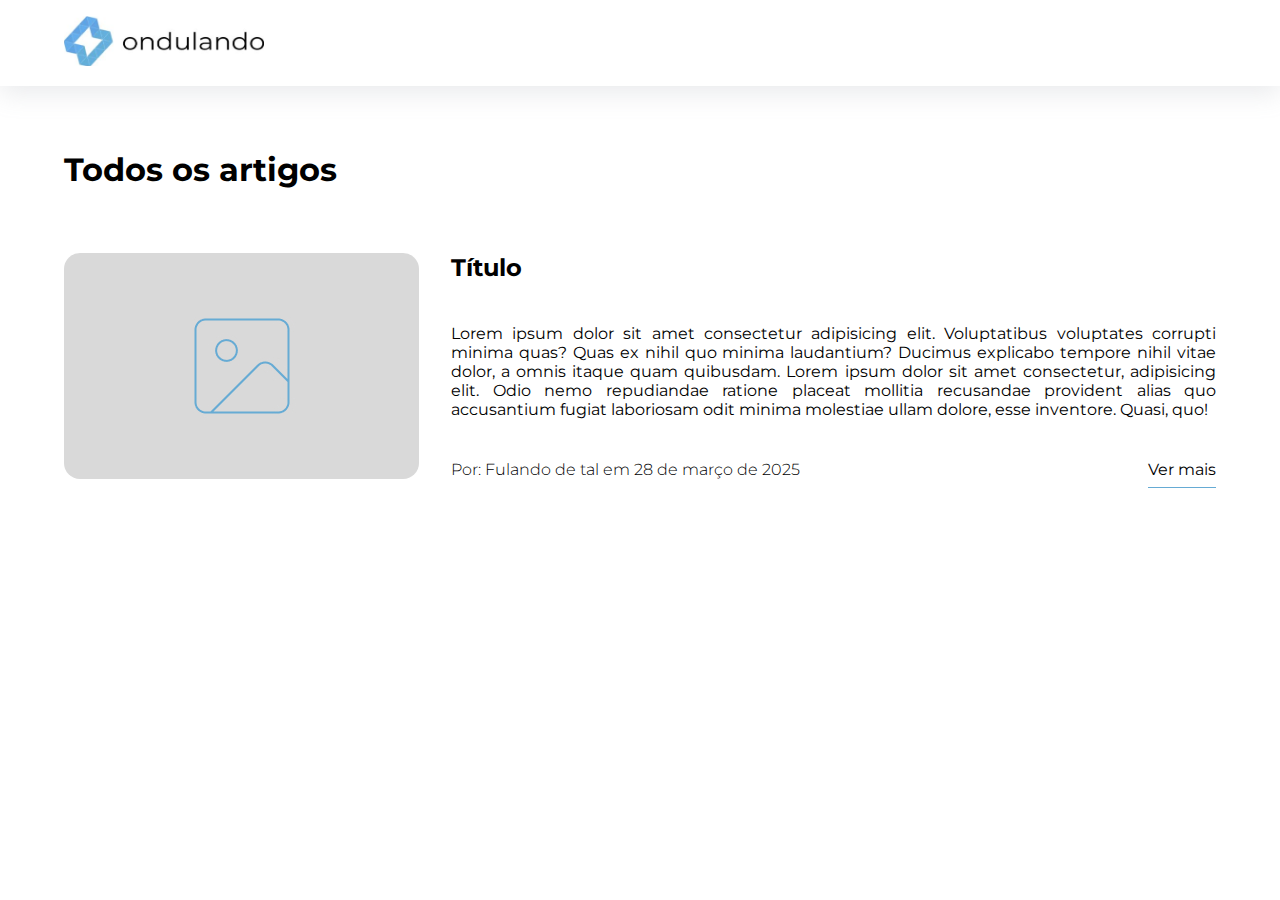
==== index.html @ 0be1f5e7 ":construction: feat article page" ====
<!DOCTYPE html>
<html lang="pt-BR">
<head>
    <meta charset="UTF-8">
    <meta name="viewport" content="width=device-width, initial-scale=1.0">
    <title>Ondulando</title>
    <link rel="shortcut icon" href="img/favicon.ico" type="image/x-icon">
    <link rel="stylesheet" href="css/global.css">
    <link rel="stylesheet" href="css/indexStyle.css">
</head>
<body>
    <header>

        <div>
            <a href="#"><img src="./img/logo.png" width="200px" height="50px" alt="Logo do site"></a>
        </div>
        <!-- <nav>
            <ul>
                <li><a href="#">Início</a></li>
                <li><a href="#">Recomendado</a></li>
            </ul>
        </nav>
        <div>
            <a href="#">Entrar</a>
        </div> -->

    </header>

    <main>

        <section class="top">
            <h1>Todos os artigos</h1>
            <!-- <div class="input-icon">
                <input type="text" placeholder="Pesquisar artigos">
                <svg xmlns="http://www.w3.org/2000/svg" width="24" height="24" viewBox="0 0 24 24" fill="none" stroke="#66ABD4" stroke-width="2" stroke-linecap="round" stroke-linejoin="round" class="lucide lucide-search-icon lucide-search"><circle cx="11" cy="11" r="8"/><path d="m21 21-4.3-4.3"/></svg>
            </div> -->
        </section>

        <section class="articles">

            <article class="article">
                <img src="img/Group 51.jpg" alt="Foto do artigo.">
                <div class="article-content">
                    <h2>Título</h2>
                    <p>Lorem ipsum dolor sit amet consectetur adipisicing elit. Voluptatibus voluptates corrupti minima quas? Quas ex nihil quo minima laudantium? Ducimus explicabo tempore nihil vitae dolor, a omnis itaque quam quibusdam. Lorem ipsum dolor sit amet consectetur, adipisicing elit. Odio nemo repudiandae ratione placeat mollitia recusandae provident alias quo accusantium fugiat laboriosam odit minima molestiae ullam dolore, esse inventore. Quasi, quo!</p>
                    <div class="article-info">
                        <span>Por: Fulando de tal em 28 de março de 2025</span>
                        <a href="./pages/article.html" target="_blank">Ver mais</a>
                    </div>
                </div>
            </article>

        </section>

    </main>
</body>
</html>
---- css/global.css ----
@import url('https://fonts.googleapis.com/css2?family=Montserrat:ital,wght@0,100..900;1,100..900&display=swap');

* {
    margin: 0;
    padding: 0;
    box-sizing: border-box;

    font-family: 'Montserrat', sans-serif;
}

header {
    padding: 1em 4em;
    display: flex;
    justify-content: space-between;
    align-items: center;
    box-shadow: rgba(149, 157, 165, 0.2) 0px 8px 24px;
}

header ul {
    display: flex;
    list-style: none;
    gap: 2em;
}

header a {
    font-size: 1rem;
    transition: all 0.3s ease;
}

header a:hover {
    color: #66ABD4;
}

a {
    text-decoration: none;
    color: #000;
}

main {
    padding: 4em;
}

main .top h1 {
    font-size: 2rem;
    font-weight: bold;
}

@media screen and (max-width: 900px) {

    header {
        flex-direction: column;
        gap: 2em;
    }

    main .top {
        flex-direction: column;
        gap: 2em;
        justify-content: start;
    }
}
---- css/indexStyle.css ----
main .top {
    display: flex;
    justify-content: space-between;
    align-items: center;
}

main .top input {
    padding: .5em 3em .5em 1em;
    border: 1px solid #66ABD4;
    border-radius: 16px;
    font-size: 1rem;
    outline: none;
}

.input-icon {
    position: relative;
}

.input-icon svg {
    position: absolute;
    top: .4em;
    right: 1em;
    cursor: pointer;
}

.articles {
    margin-top: 4em;
    display: flex;
    flex-direction: column;
    gap: 4em;
}

.article {
    display: flex;
    gap: 2em;
}

.article img {
    width: 100%;
    max-width: 355px;
    border-radius: 16px;
}

.article h2 {
    font-size: 1.5rem;
    font-weight: bold;
}

.article .article-content {
    display: flex;
    flex-direction: column;
    gap: 2rem;
    justify-content: space-between;
}

.article .article-content p {
    font-size: 1rem;
    text-align: justify;
}

.article .article-info {
    display: flex;
    justify-content: space-between;
}

.article .article-info span {
    font-size: 1rem;
    font-weight: 300;
}

.article .article-info a {
    font-size: 1rem;
    text-decoration: underline;
    text-underline-offset: 0.75em;
    text-decoration-color: #66ABD4;
}

@media screen and (max-width: 1228px) {

    .article {
        flex-direction: column;
        align-items: center;
    }
}

@media screen and (max-width: 612px) {

    .article-info {
        flex-direction: column;
        gap: 2em;
        align-items: center;
    }
}

@media screen and (max-width: 470px) {

    main .top h1 {
        text-align: center;
    }
}
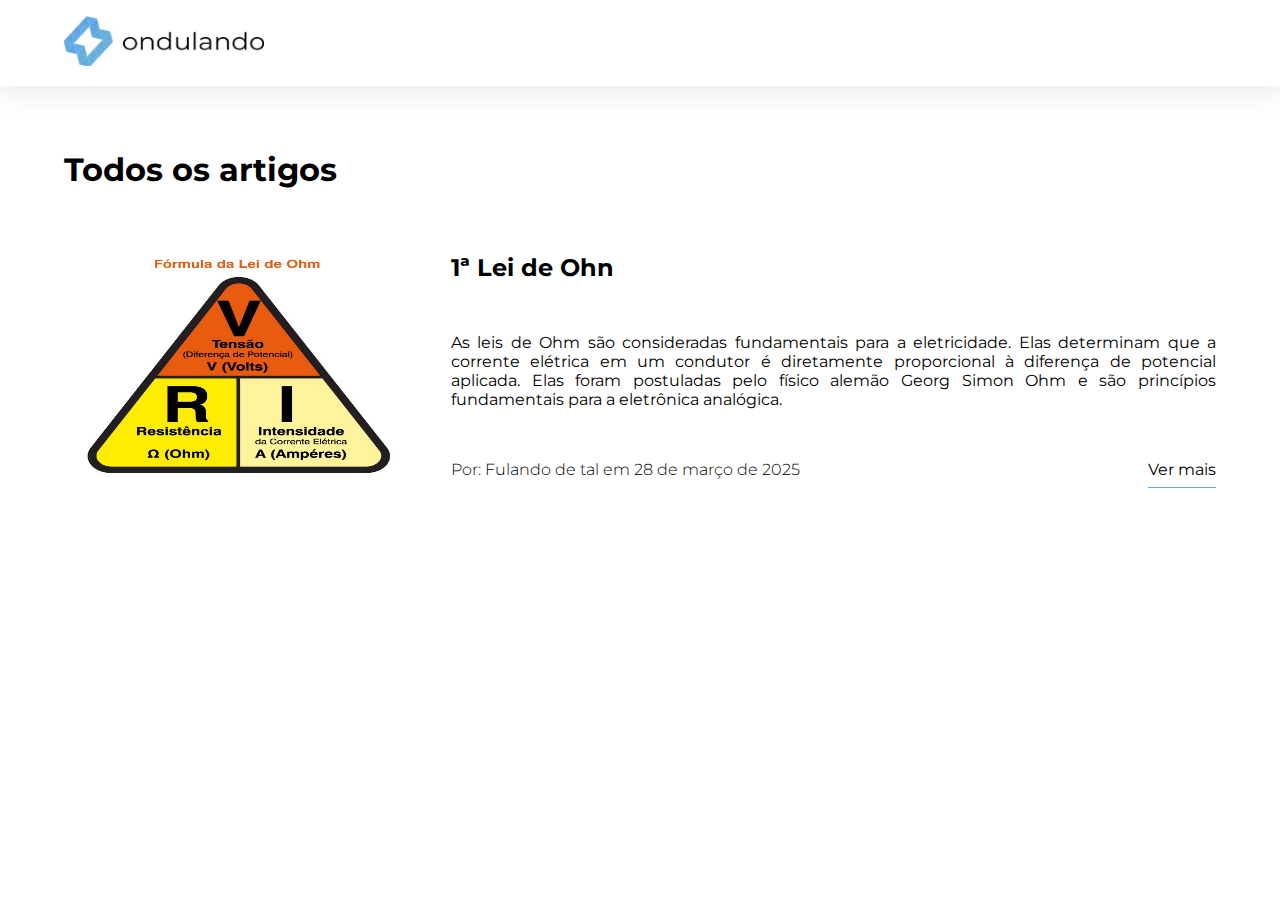
==== commit a13dee61: ":lipstick: feat Estilização" ====
--- a/index.html
+++ b/index.html
@@ -39,10 +39,10 @@
         <section class="articles">
 
             <article class="article">
-                <img src="img/Group 51.jpg" alt="Foto do artigo.">
+                <img src="img/2f02af627de4c42bf2e0781297ea69bb.jpg" alt="Fôrmula da Lei de Ohn">
                 <div class="article-content">
-                    <h2>Título</h2>
-                    <p>Lorem ipsum dolor sit amet consectetur adipisicing elit. Voluptatibus voluptates corrupti minima quas? Quas ex nihil quo minima laudantium? Ducimus explicabo tempore nihil vitae dolor, a omnis itaque quam quibusdam. Lorem ipsum dolor sit amet consectetur, adipisicing elit. Odio nemo repudiandae ratione placeat mollitia recusandae provident alias quo accusantium fugiat laboriosam odit minima molestiae ullam dolore, esse inventore. Quasi, quo!</p>
+                    <h2>1ª Lei de Ohn</h2>
+                    <p>As leis de Ohm são consideradas fundamentais para a eletricidade. Elas determinam que a corrente elétrica em um condutor é diretamente proporcional à diferença de potencial aplicada. Elas foram postuladas pelo físico alemão Georg Simon Ohm e são princípios fundamentais para a eletrônica analógica.</p>
                     <div class="article-info">
                         <span>Por: Fulando de tal em 28 de março de 2025</span>
                         <a href="./pages/article.html" target="_blank">Ver mais</a>
--- a/css/global.css
+++ b/css/global.css
@@ -45,6 +45,79 @@
     font-weight: bold;
 }
 
+.articles {
+    margin-top: 4em;
+    display: flex;
+    flex-direction: column;
+    gap: 4em;
+}
+
+.article {
+    display: flex;
+    gap: 2em;
+}
+
+.article img {
+    width: 100%;
+    max-width: 355px;
+    max-height: 226px;
+    border-radius: 16px;
+}
+
+.article h2 {
+    font-size: 1.5rem;
+    font-weight: bold;
+}
+
+.article .article-content {
+    display: flex;
+    flex-direction: column;
+    gap: 2rem;
+    justify-content: space-between;
+}
+
+.article .article-content p {
+    font-size: 1rem;
+    text-align: justify;
+}
+
+.article .article-info {
+    display: flex;
+    justify-content: space-between;
+}
+
+.article .article-info span {
+    font-size: 1rem;
+    font-weight: 300;
+}
+
+.article .article-info a {
+    font-size: 1rem;
+    text-decoration: underline;
+    text-underline-offset: 0.75em;
+    text-decoration-color: #66ABD4;
+}
+
+.subtitle-center {
+    text-align: center;
+    font-size: 1.5rem;
+}
+
+.sub-subtitle-center {
+    font-size: 1rem;
+    text-align: center;
+    font-weight: 300;
+    margin-top: 1em;
+}
+
+@media screen and (max-width: 1228px) {
+
+    .article {
+        flex-direction: column;
+        align-items: center;
+    }
+}
+
 @media screen and (max-width: 900px) {
 
     header {
@@ -57,4 +130,13 @@
         gap: 2em;
         justify-content: start;
     }
+}
+
+@media screen and (max-width: 612px) {
+
+    .article-info {
+        flex-direction: column;
+        gap: 2em;
+        align-items: center;
+    }
 }--- a/css/indexStyle.css
+++ b/css/indexStyle.css
@@ -23,75 +23,6 @@
     cursor: pointer;
 }
 
-.articles {
-    margin-top: 4em;
-    display: flex;
-    flex-direction: column;
-    gap: 4em;
-}
-
-.article {
-    display: flex;
-    gap: 2em;
-}
-
-.article img {
-    width: 100%;
-    max-width: 355px;
-    border-radius: 16px;
-}
-
-.article h2 {
-    font-size: 1.5rem;
-    font-weight: bold;
-}
-
-.article .article-content {
-    display: flex;
-    flex-direction: column;
-    gap: 2rem;
-    justify-content: space-between;
-}
-
-.article .article-content p {
-    font-size: 1rem;
-    text-align: justify;
-}
-
-.article .article-info {
-    display: flex;
-    justify-content: space-between;
-}
-
-.article .article-info span {
-    font-size: 1rem;
-    font-weight: 300;
-}
-
-.article .article-info a {
-    font-size: 1rem;
-    text-decoration: underline;
-    text-underline-offset: 0.75em;
-    text-decoration-color: #66ABD4;
-}
-
-@media screen and (max-width: 1228px) {
-
-    .article {
-        flex-direction: column;
-        align-items: center;
-    }
-}
-
-@media screen and (max-width: 612px) {
-
-    .article-info {
-        flex-direction: column;
-        gap: 2em;
-        align-items: center;
-    }
-}
-
 @media screen and (max-width: 470px) {
 
     main .top h1 {
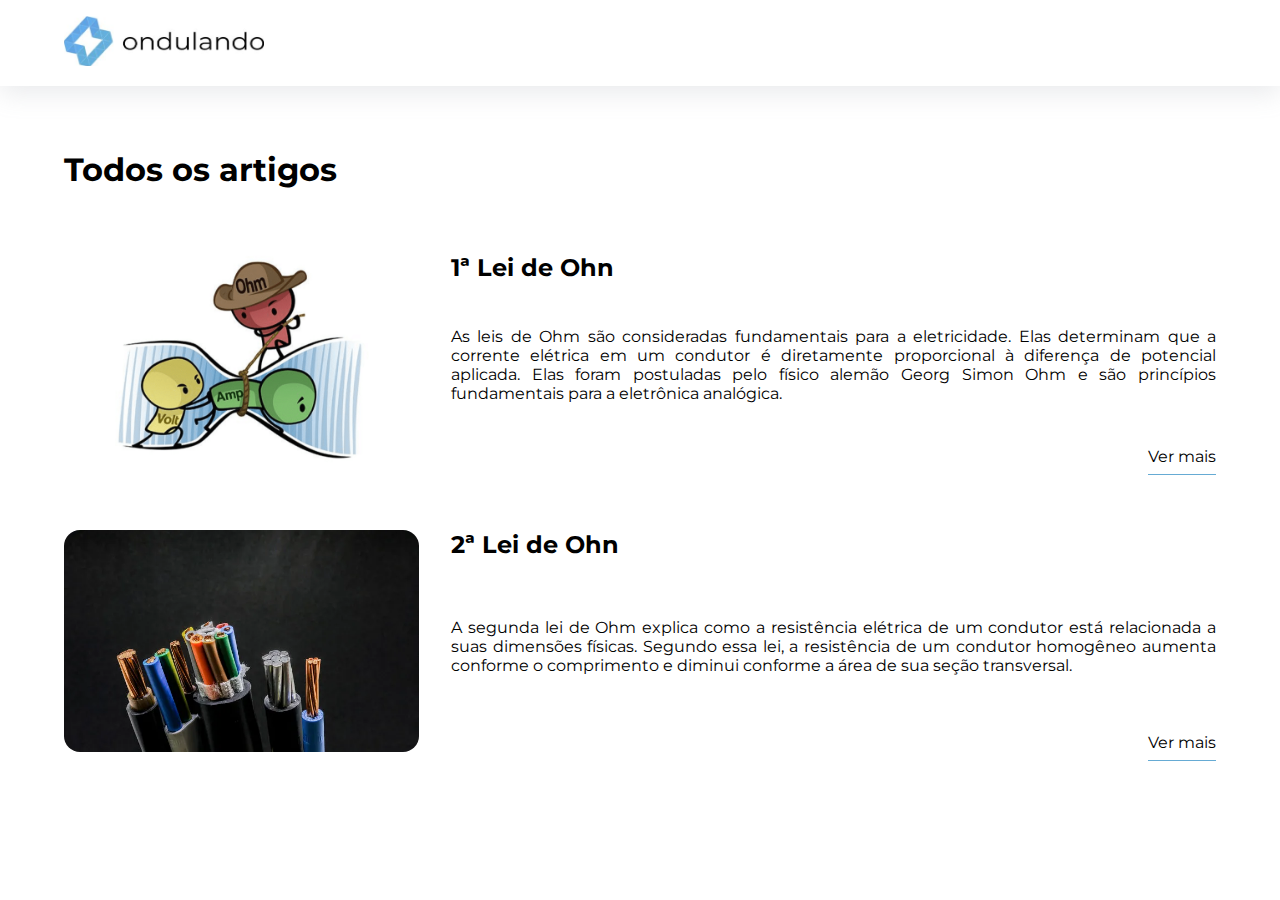
==== commit 560129f1: ":construction: feat pagina da 2nd lei de ohn" ====
--- a/index.html
+++ b/index.html
@@ -39,13 +39,24 @@
         <section class="articles">
 
             <article class="article">
-                <img src="img/2f02af627de4c42bf2e0781297ea69bb.jpg" alt="Fôrmula da Lei de Ohn">
+                <img src="img/Tensão-corrente-resistencia-destaque.png" alt="A imgem mostra de forma ilustrada a aplicabilidade da lei de ohn">
                 <div class="article-content">
                     <h2>1ª Lei de Ohn</h2>
                     <p>As leis de Ohm são consideradas fundamentais para a eletricidade. Elas determinam que a corrente elétrica em um condutor é diretamente proporcional à diferença de potencial aplicada. Elas foram postuladas pelo físico alemão Georg Simon Ohm e são princípios fundamentais para a eletrônica analógica.</p>
                     <div class="article-info">
-                        <span>Por: Fulando de tal em 28 de março de 2025</span>
-                        <a href="./pages/article.html" target="_blank">Ver mais</a>
+                        <!-- <span>Por: Fulando de tal em 28 de março de 2025</span> -->
+                        <a href="./pages/article_1_lei_de_ohn.html" target="_blank">Ver mais</a>
+                    </div>
+                </div>
+            </article>
+            <article class="article">
+                <img src="img/8a9f4212ece6cea0a686b1300bf9f66d.webp" alt="A imagem mostra diferentes espessuras de fios, referenciando a segunda lei de ohn, onde um fio será tão menor quanto maior for a sua espessura">
+                <div class="article-content">
+                    <h2>2ª Lei de Ohn</h2>
+                    <p>A segunda lei de Ohm explica como a resistência elétrica de um condutor está relacionada a suas dimensões físicas. Segundo essa lei, a resistência de um condutor homogêneo aumenta conforme o comprimento e diminui conforme a área de sua seção transversal.</p>
+                    <div class="article-info">
+                        <!-- <span>Por: Fulando de tal em 28 de março de 2025</span> -->
+                        <a href="./pages/article_2_lei_de_ohn.html" target="_blank">Ver mais</a>
                     </div>
                 </div>
             </article>
--- a/css/global.css
+++ b/css/global.css
@@ -83,7 +83,8 @@
 
 .article .article-info {
     display: flex;
-    justify-content: space-between;
+    /* justify-content: space-between; */
+    justify-content: end;
 }
 
 .article .article-info span {
@@ -101,6 +102,8 @@
 .subtitle-center {
     text-align: center;
     font-size: 1.5rem;
+
+    text-wrap: nowrap;
 }
 
 .sub-subtitle-center {
@@ -108,6 +111,17 @@
     text-align: center;
     font-weight: 300;
     margin-top: 1em;
+}
+
+.separator {
+    display: flex;
+    justify-content: center;
+    align-items: center;
+    gap: 1em;
+}
+
+.horizontal-line {
+    width: 100%;
 }
 
 @media screen and (max-width: 1228px) {
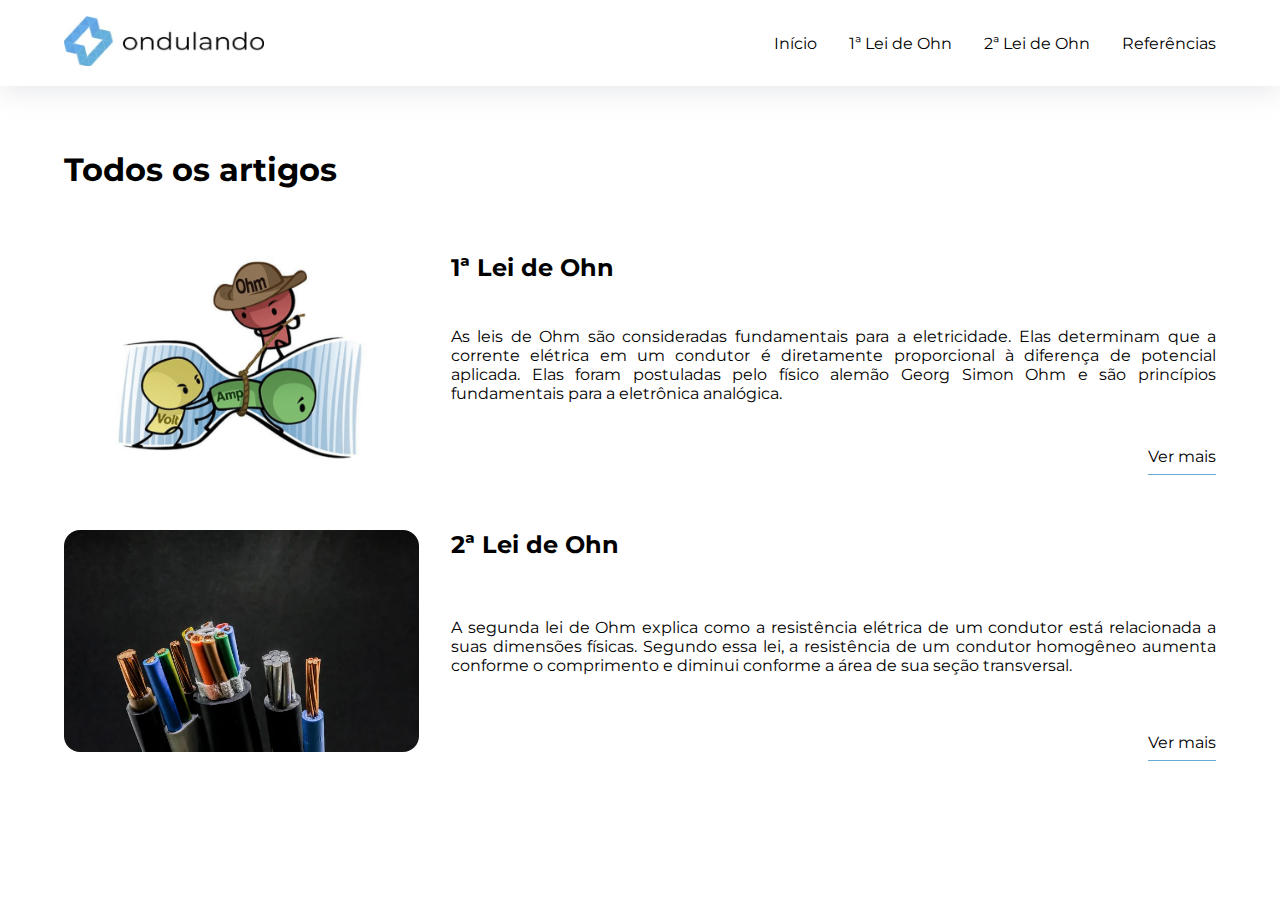
==== commit 6520a8d7: ":sparkles: feat tela de referencias e seção de bibliograficas dos artigos" ====
--- a/index.html
+++ b/index.html
@@ -10,17 +10,19 @@
 </head>
 <body>
     <header>
-
+        
         <div>
             <a href="#"><img src="./img/logo.png" width="200px" height="50px" alt="Logo do site"></a>
         </div>
-        <!-- <nav>
+        <nav>
             <ul>
                 <li><a href="#">Início</a></li>
-                <li><a href="#">Recomendado</a></li>
+                <li><a href="pages/article_1_lei_de_ohn.html">1ª Lei de Ohn</a></li>
+                <li><a href="pages/article_2_lei_de_ohn.html">2ª Lei de Ohn</a></li>
+                <li><a href="pages/references.html">Referências</a></li>
             </ul>
         </nav>
-        <div>
+        <!-- <div>
             <a href="#">Entrar</a>
         </div> -->
 
@@ -45,7 +47,7 @@
                     <p>As leis de Ohm são consideradas fundamentais para a eletricidade. Elas determinam que a corrente elétrica em um condutor é diretamente proporcional à diferença de potencial aplicada. Elas foram postuladas pelo físico alemão Georg Simon Ohm e são princípios fundamentais para a eletrônica analógica.</p>
                     <div class="article-info">
                         <!-- <span>Por: Fulando de tal em 28 de março de 2025</span> -->
-                        <a href="./pages/article_1_lei_de_ohn.html" target="_blank">Ver mais</a>
+                        <a href="./pages/article_1_lei_de_ohn.html">Ver mais</a>
                     </div>
                 </div>
             </article>
@@ -56,7 +58,7 @@
                     <p>A segunda lei de Ohm explica como a resistência elétrica de um condutor está relacionada a suas dimensões físicas. Segundo essa lei, a resistência de um condutor homogêneo aumenta conforme o comprimento e diminui conforme a área de sua seção transversal.</p>
                     <div class="article-info">
                         <!-- <span>Por: Fulando de tal em 28 de março de 2025</span> -->
-                        <a href="./pages/article_2_lei_de_ohn.html" target="_blank">Ver mais</a>
+                        <a href="./pages/article_2_lei_de_ohn.html">Ver mais</a>
                     </div>
                 </div>
             </article>
--- a/css/global.css
+++ b/css/global.css
@@ -14,12 +14,22 @@
     justify-content: space-between;
     align-items: center;
     box-shadow: rgba(149, 157, 165, 0.2) 0px 8px 24px;
+
+    background-color: white;
+
+    position: sticky;
+    top: 0;
+    left: 0;
 }
 
 header ul {
     display: flex;
+    justify-content: center;
+    align-items: center;
     list-style: none;
     gap: 2em;
+
+    flex-wrap: wrap;
 }
 
 header a {
@@ -124,6 +134,24 @@
     width: 100%;
 }
 
+.flex-center {
+    display: flex;
+    justify-content: center;
+}
+
+.flex-col {
+    flex-direction: column;
+    gap: 1em;
+}
+
+.text-2 math {
+    font-size: 1.5rem;
+}
+
+footer {
+    padding: 0 4em 4em 4em;
+}
+
 @media screen and (max-width: 1228px) {
 
     .article {
@@ -146,6 +174,21 @@
     }
 }
 
+@media screen and (max-width: 678px) {
+
+    main {
+        padding: 2em;
+    }
+
+    .text-formula {
+        overflow-x: scroll;
+    }
+
+    footer {
+        padding: 0 4em 4em 4em;
+    }
+}
+
 @media screen and (max-width: 612px) {
 
     .article-info {
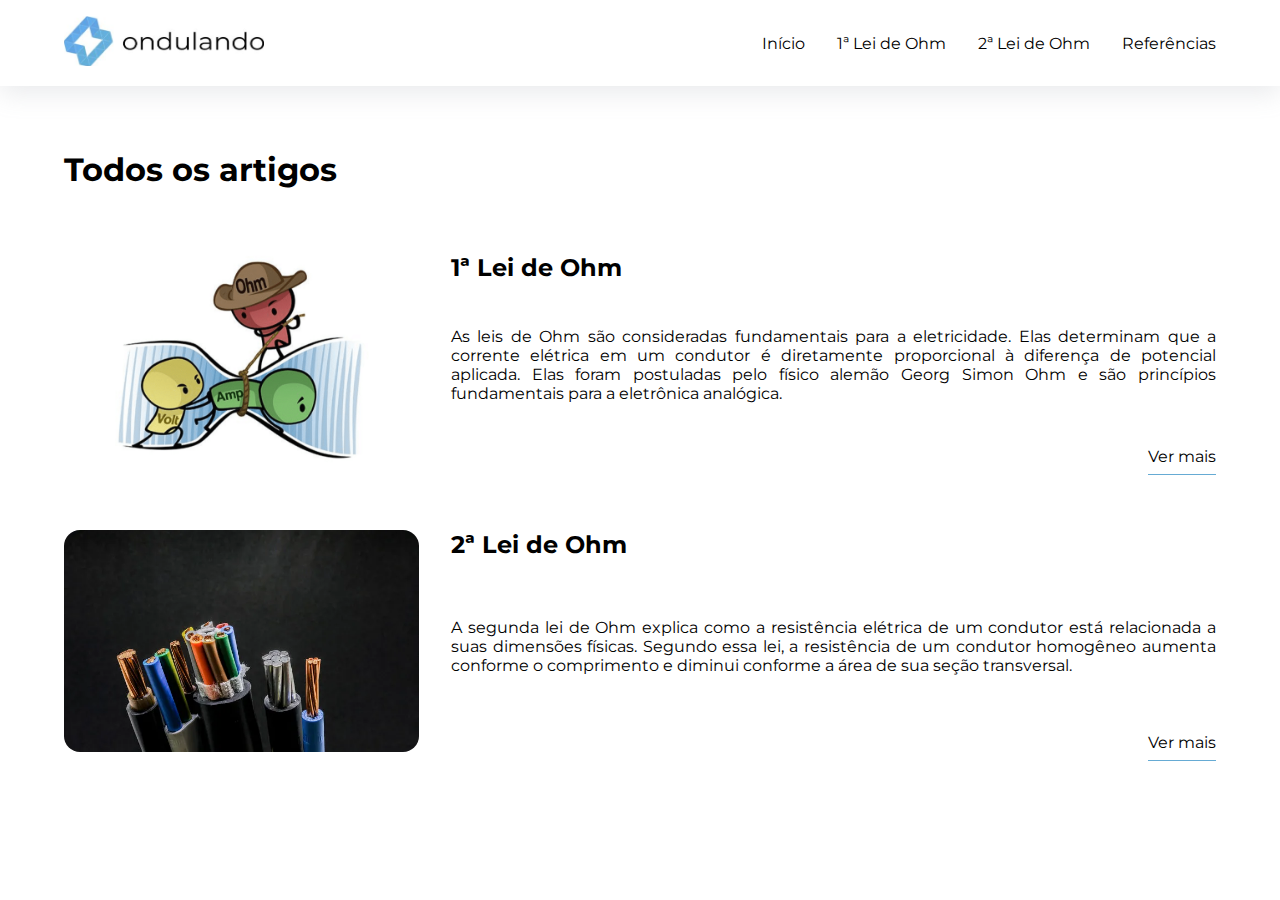
==== commit 2d869827: "fix erro ortografico ohn para ohm" ====
--- a/index.html
+++ b/index.html
@@ -17,8 +17,8 @@
         <nav>
             <ul>
                 <li><a href="#">Início</a></li>
-                <li><a href="pages/article_1_lei_de_ohn.html">1ª Lei de Ohn</a></li>
-                <li><a href="pages/article_2_lei_de_ohn.html">2ª Lei de Ohn</a></li>
+                <li><a href="pages/article_1_lei_de_ohn.html">1ª Lei de Ohm</a></li>
+                <li><a href="pages/article_2_lei_de_ohn.html">2ª Lei de Ohm</a></li>
                 <li><a href="pages/references.html">Referências</a></li>
             </ul>
         </nav>
@@ -43,7 +43,7 @@
             <article class="article">
                 <img src="img/Tensão-corrente-resistencia-destaque.png" alt="A imgem mostra de forma ilustrada a aplicabilidade da lei de ohn">
                 <div class="article-content">
-                    <h2>1ª Lei de Ohn</h2>
+                    <h2>1ª Lei de Ohm</h2>
                     <p>As leis de Ohm são consideradas fundamentais para a eletricidade. Elas determinam que a corrente elétrica em um condutor é diretamente proporcional à diferença de potencial aplicada. Elas foram postuladas pelo físico alemão Georg Simon Ohm e são princípios fundamentais para a eletrônica analógica.</p>
                     <div class="article-info">
                         <!-- <span>Por: Fulando de tal em 28 de março de 2025</span> -->
@@ -54,7 +54,7 @@
             <article class="article">
                 <img src="img/8a9f4212ece6cea0a686b1300bf9f66d.webp" alt="A imagem mostra diferentes espessuras de fios, referenciando a segunda lei de ohn, onde um fio será tão menor quanto maior for a sua espessura">
                 <div class="article-content">
-                    <h2>2ª Lei de Ohn</h2>
+                    <h2>2ª Lei de Ohm</h2>
                     <p>A segunda lei de Ohm explica como a resistência elétrica de um condutor está relacionada a suas dimensões físicas. Segundo essa lei, a resistência de um condutor homogêneo aumenta conforme o comprimento e diminui conforme a área de sua seção transversal.</p>
                     <div class="article-info">
                         <!-- <span>Por: Fulando de tal em 28 de março de 2025</span> -->
--- a/css/global.css
+++ b/css/global.css
@@ -185,7 +185,7 @@
     }
 
     footer {
-        padding: 0 4em 4em 4em;
+        padding: 0 2em 2em 2em;
     }
 }
 
